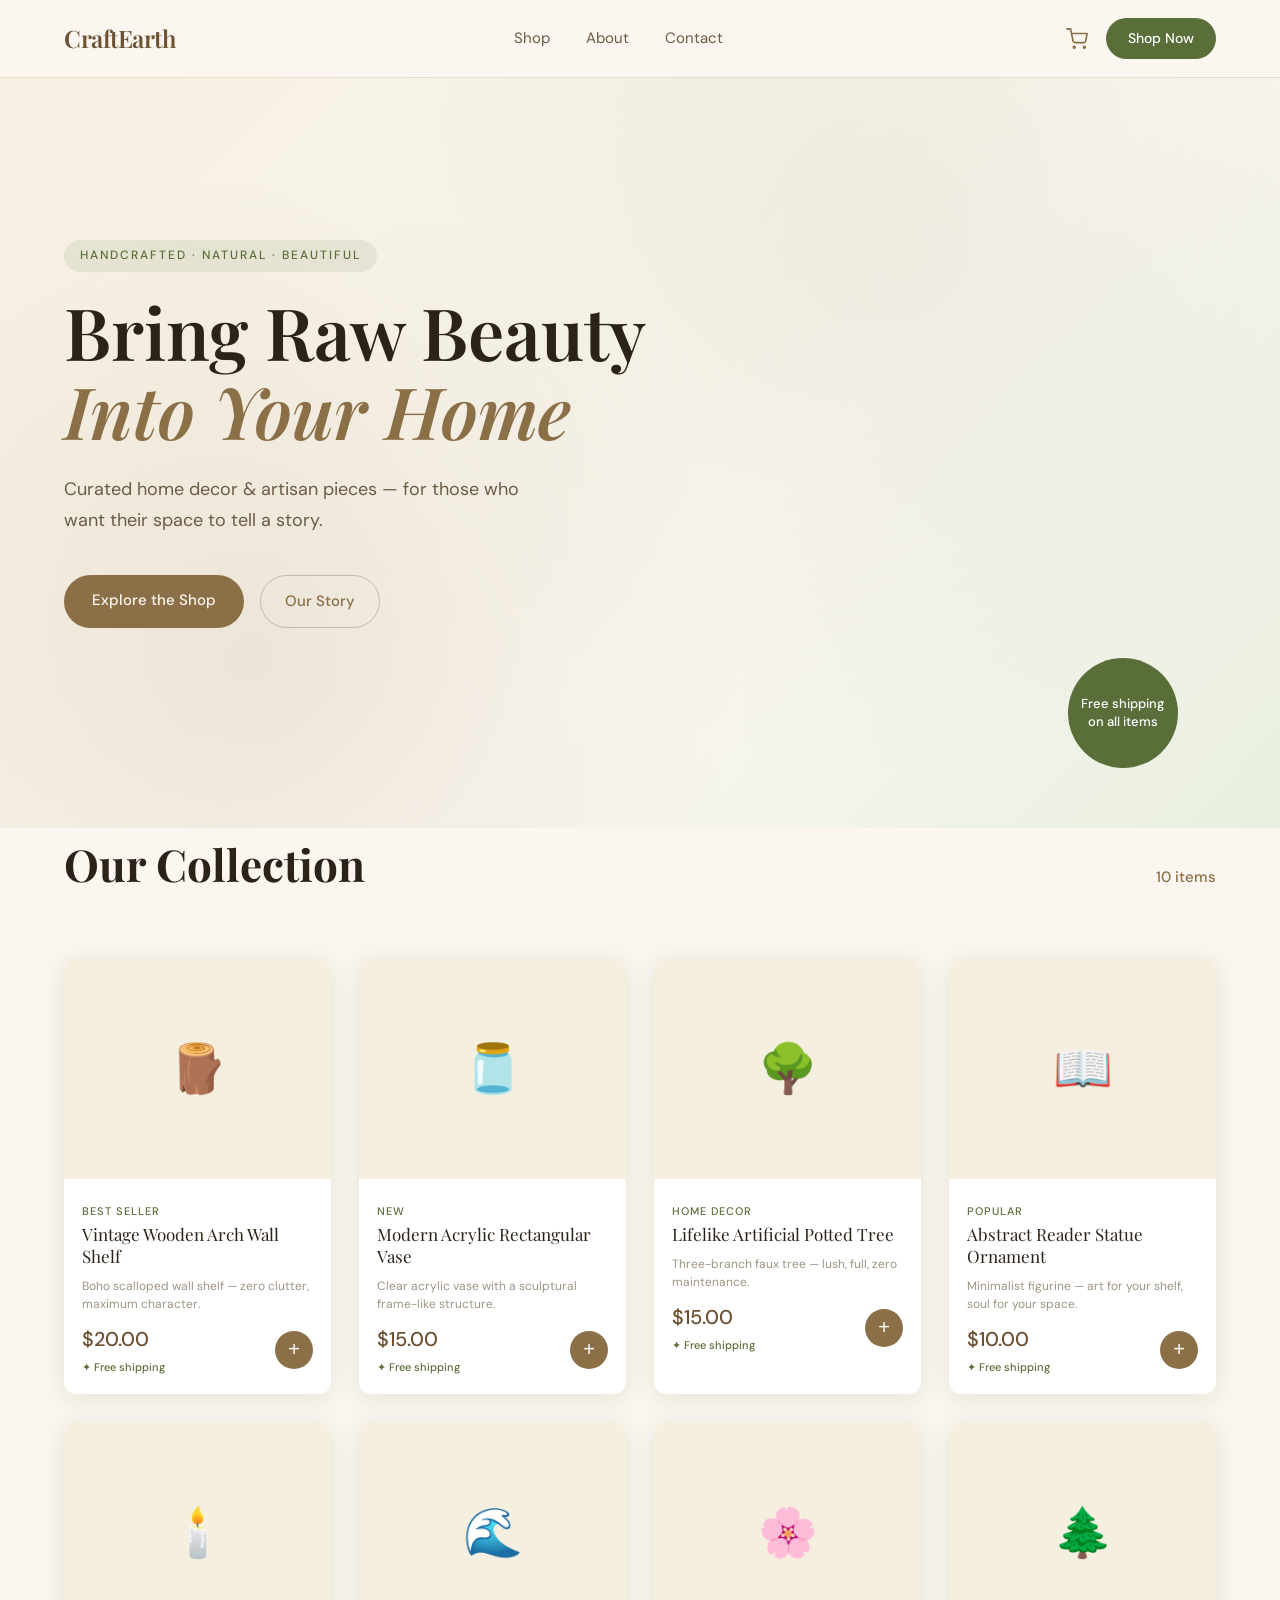
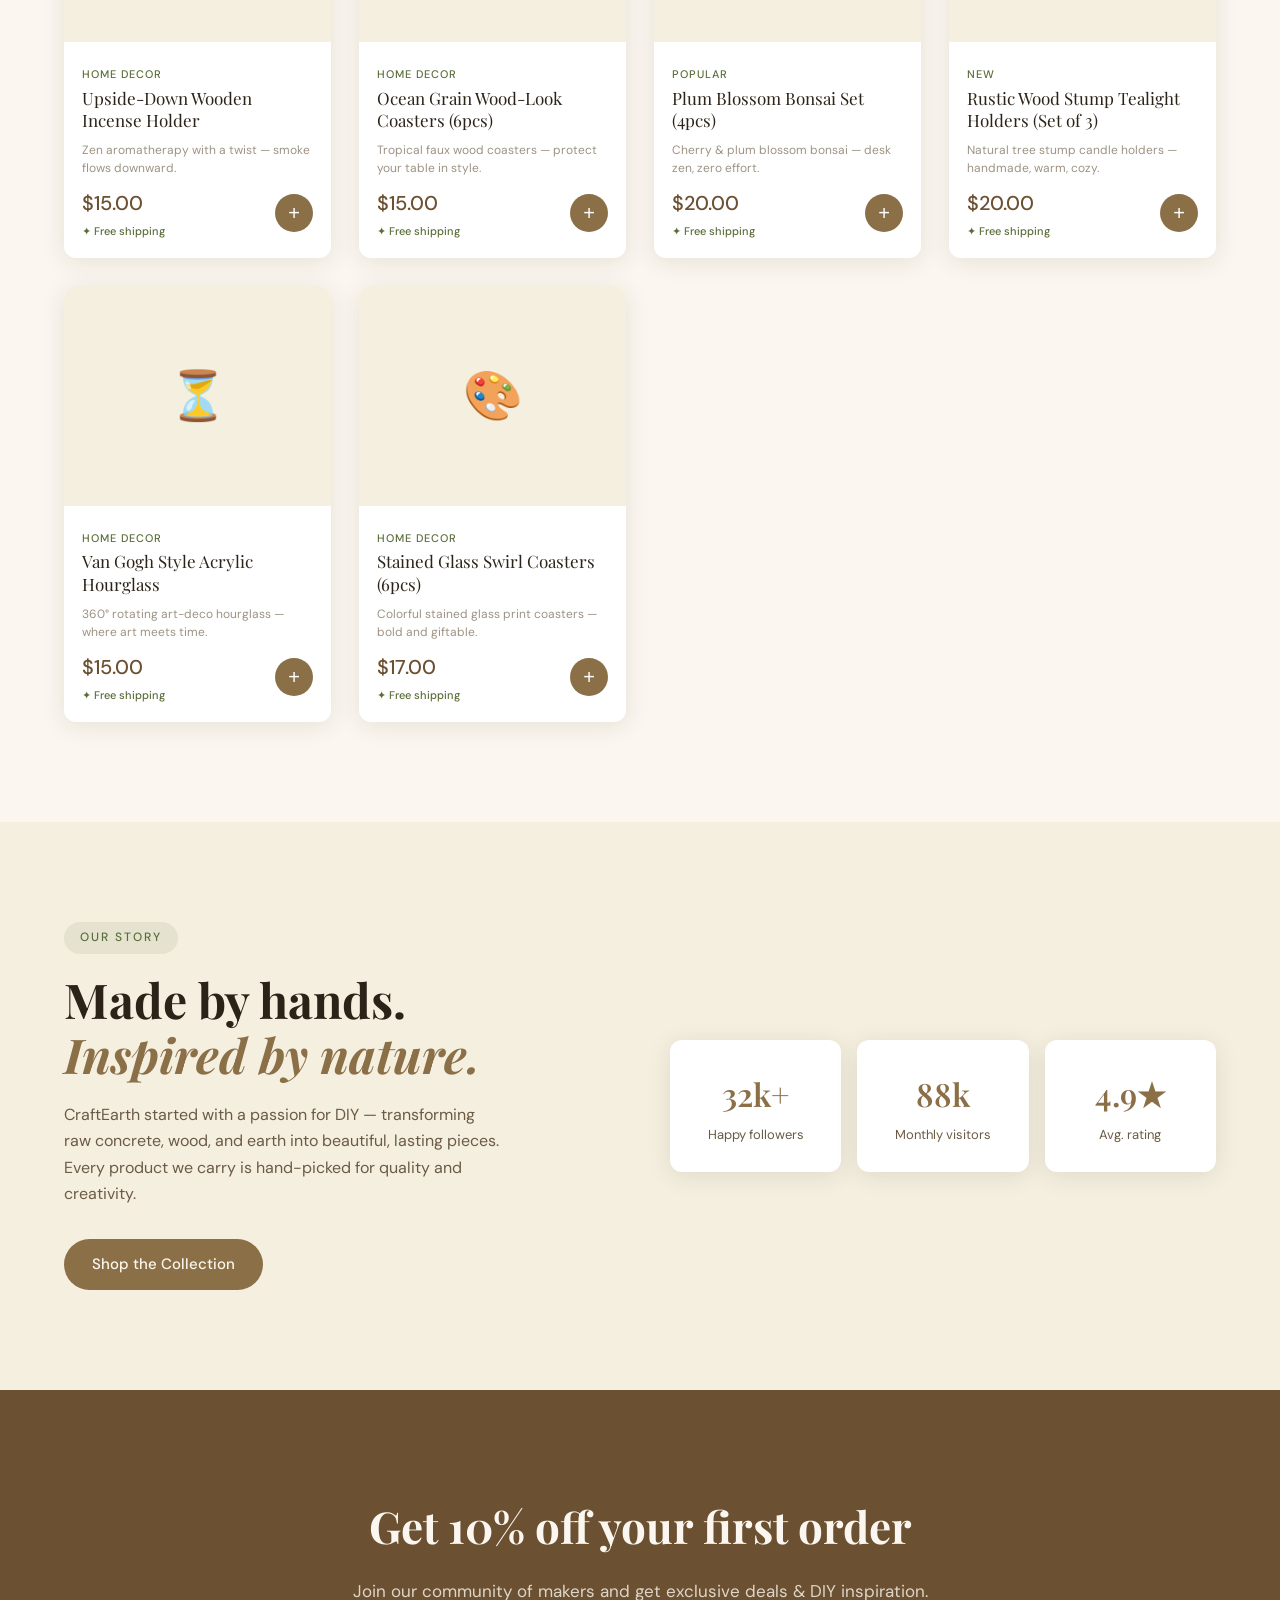
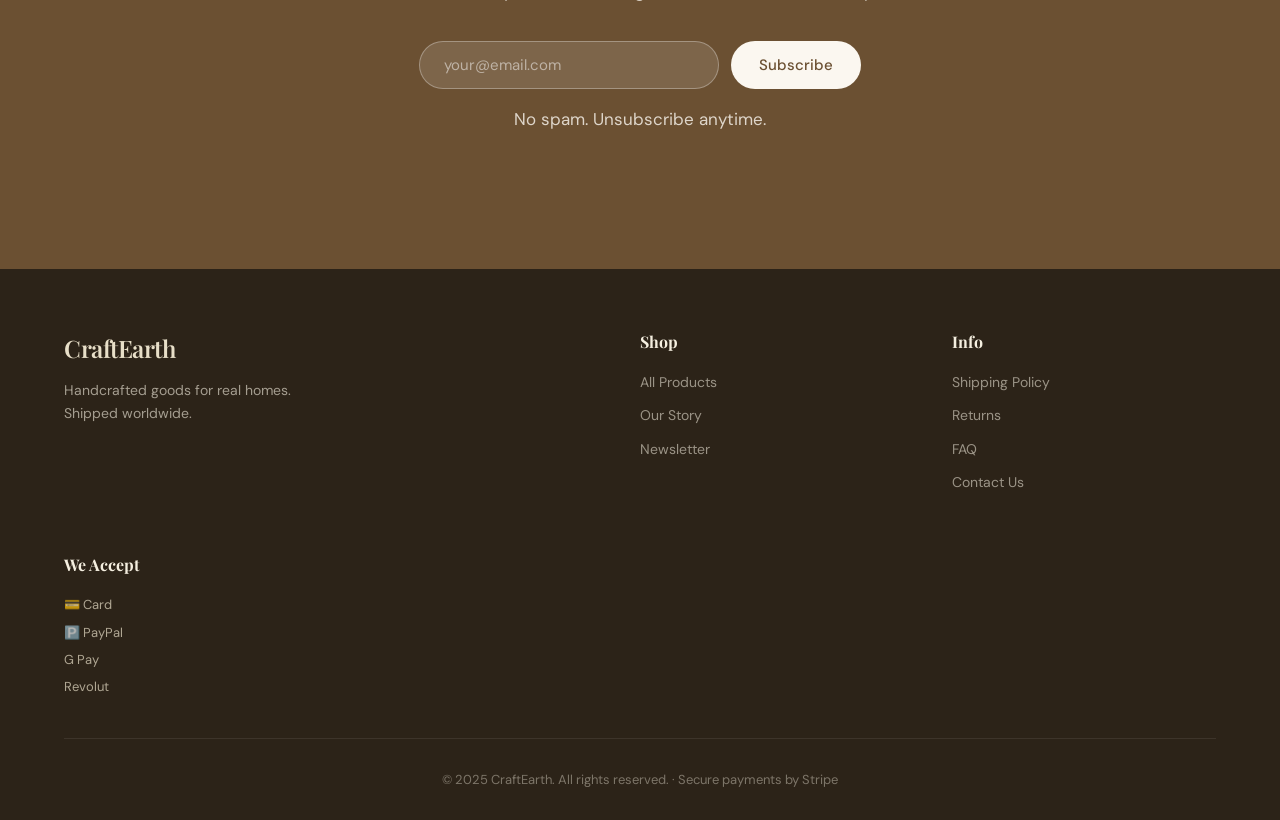
==== index.html @ 814fd03b "Add files via upload" ====
<!DOCTYPE html>
<html lang="en">
<head>
  <meta charset="UTF-8" />
  <meta name="viewport" content="width=device-width, initial-scale=1.0" />
  <title>CraftEarth — Handcrafted for Real Homes</title>
  <link rel="preconnect" href="https://fonts.googleapis.com" />
  <link rel="preconnect" href="https://fonts.gstatic.com" crossorigin />
  <link href="https://fonts.googleapis.com/css2?family=Playfair+Display:ital,wght@0,400;0,600;1,400&family=DM+Sans:wght@300;400;500&display=swap" rel="stylesheet" />
  <script src="https://js.stripe.com/v3/"></script>
  <link rel="stylesheet" href="css/style.css" />
</head>
<body>

  <!-- NAV -->
  <nav class="nav">
    <a href="#" class="nav-logo">CraftEarth</a>
    <ul class="nav-links">
      <li><a href="#products">Shop</a></li>
      <li><a href="#about">About</a></li>
      <li><a href="#contact">Contact</a></li>
    </ul>
    <div style="display:flex;align-items:center;gap:14px;">
      <button class="cart-btn" onclick="openCart()">
        <svg width="22" height="22" viewBox="0 0 24 24" fill="none" stroke="currentColor" stroke-width="1.8" stroke-linecap="round" stroke-linejoin="round"><circle cx="9" cy="21" r="1"/><circle cx="20" cy="21" r="1"/><path d="M1 1h4l2.68 13.39a2 2 0 0 0 2 1.61h9.72a2 2 0 0 0 2-1.61L23 6H6"/></svg>
        <span class="cart-badge" id="cart-badge" style="display:none">0</span>
      </button>
      <a href="#products" class="btn-nav">Shop Now</a>
    </div>
  </nav>

  <!-- HERO -->
  <section class="hero">
    <div class="hero-texture"></div>
    <div class="hero-content">
      <span class="hero-tag">Handcrafted · Natural · Beautiful</span>
      <h1 class="hero-title">Bring Raw Beauty<br /><em>Into Your Home</em></h1>
      <p class="hero-sub">Curated home decor &amp; artisan pieces — for those who want their space to tell a story.</p>
      <div class="hero-cta">
        <a href="#products" class="btn-primary">Explore the Shop</a>
        <a href="#about" class="btn-ghost">Our Story</a>
      </div>
    </div>
    <div class="hero-badge">Free shipping<br/>on all items</div>
  </section>

  <!-- PRODUCTS -->
  <section class="products" id="products">
    <div class="section-header">
      <h2>Our Collection</h2>
      <a href="#" class="see-all">10 items</a>
    </div>
    <div class="product-grid" id="product-grid"></div>
  </section>

  <!-- ABOUT -->
  <section class="about-banner" id="about">
    <div class="about-text">
      <span class="hero-tag">Our Story</span>
      <h2>Made by hands.<br /><em>Inspired by nature.</em></h2>
      <p>CraftEarth started with a passion for DIY — transforming raw concrete, wood, and earth into beautiful, lasting pieces. Every product we carry is hand-picked for quality and creativity.</p>
      <a href="#products" class="btn-primary">Shop the Collection</a>
    </div>
    <div class="about-visual">
      <div class="about-card"><div class="about-stat">32k+</div><div class="about-stat-label">Happy followers</div></div>
      <div class="about-card"><div class="about-stat">88k</div><div class="about-stat-label">Monthly visitors</div></div>
      <div class="about-card"><div class="about-stat">4.9★</div><div class="about-stat-label">Avg. rating</div></div>
    </div>
  </section>

  <!-- NEWSLETTER -->
  <section class="newsletter" id="contact">
    <h2>Get 10% off your first order</h2>
    <p>Join our community of makers and get exclusive deals &amp; DIY inspiration.</p>
    <form class="newsletter-form" onsubmit="handleSubscribe(event)">
      <input type="email" placeholder="your@email.com" required />
      <button type="submit" class="btn-primary">Subscribe</button>
    </form>
    <p class="fine-print">No spam. Unsubscribe anytime.</p>
  </section>

  <!-- FOOTER -->
  <footer class="footer">
    <div class="footer-top">
      <div class="footer-brand">
        <span class="nav-logo" style="display:block;margin-bottom:10px;color:#E8DFC8;">CraftEarth</span>
        <p>Handcrafted goods for real homes.<br />Shipped worldwide.</p>
      </div>
      <div class="footer-links">
        <h4>Shop</h4>
        <a href="#products">All Products</a>
        <a href="#about">Our Story</a>
        <a href="#contact">Newsletter</a>
      </div>
      <div class="footer-links">
        <h4>Info</h4>
        <a href="#">Shipping Policy</a>
        <a href="#">Returns</a>
        <a href="#">FAQ</a>
        <a href="#">Contact Us</a>
      </div>
      <div class="footer-links">
        <h4>We Accept</h4>
        <div class="payment-icons">
          <span class="pay-icon">💳 Card</span>
          <span class="pay-icon">🅿️ PayPal</span>
          <span class="pay-icon">G Pay</span>
          <span class="pay-icon">Revolut</span>
        </div>
      </div>
    </div>
    <div class="footer-bottom">
      <p>© 2025 CraftEarth. All rights reserved. · Secure payments by Stripe</p>
    </div>
  </footer>

  <!-- TOAST -->
  <div class="toast" id="toast">Added to cart!</div>

  <!-- PRODUCT MODAL -->
  <div class="modal-overlay" id="product-modal" onclick="closeProduct()" style="display:none">
    <div class="modal-box" onclick="event.stopPropagation()">
      <button class="modal-close" onclick="closeProduct()">✕</button>
      <div class="pm-emoji" id="pm-emoji">🪵</div>
      <h2 class="pm-name" id="pm-name"></h2>
      <p class="pm-desc" id="pm-desc"></p>
      <div class="pm-footer">
        <div>
          <div class="pm-price" id="pm-price"></div>
          <div class="pm-ship" id="pm-ship"></div>
        </div>
        <button class="btn-primary" id="pm-add">Add to Cart</button>
      </div>
    </div>
  </div>

  <!-- CART MODAL -->
  <div class="modal-overlay" id="cart-modal" onclick="closeCart()" style="display:none">
    <div class="modal-box cart-modal-box" onclick="event.stopPropagation()">
      <button class="modal-close" onclick="closeCart()">✕</button>
      <h2 style="font-family:'Playfair Display',serif;font-size:22px;margin-bottom:20px;color:#2C2318;">Your Cart</h2>
      <div id="cart-body"></div>
      <button class="btn-primary" style="width:100%;margin-top:20px;text-align:center;" onclick="goToCheckout()">Proceed to Checkout →</button>
    </div>
  </div>

  <!-- CHECKOUT MODAL -->
  <div class="modal-overlay" id="checkout-modal" onclick="closeCheckout()" style="display:none">
    <div class="modal-box checkout-box" onclick="event.stopPropagation()">
      <button class="modal-close" onclick="closeCheckout()">✕</button>
      <h2 style="font-family:'Playfair Display',serif;font-size:22px;margin-bottom:6px;color:#2C2318;">Secure Checkout</h2>
      <p style="font-size:13px;color:#9E9383;margin-bottom:20px;">Powered by Stripe — encrypted & secure</p>

      <div class="checkout-payment-methods">
        <button class="pay-method active" onclick="selectPayment(this,'card')">💳 Card</button>
        <button class="pay-method" onclick="selectPayment(this,'paypal')">🅿️ PayPal</button>
        <button class="pay-method" onclick="selectPayment(this,'gpay')">G Pay</button>
        <button class="pay-method" onclick="selectPayment(this,'revolut')">💜 Revolut</button>
      </div>

      <div id="card-section">
        <div id="stripe-card-element" class="stripe-input"></div>
        <p id="stripe-error" style="color:#c0392b;font-size:13px;margin-top:8px;display:none;"></p>
      </div>

      <div style="background:#F5EFE0;border-radius:10px;padding:16px;margin:16px 0;" id="checkout-summary-box">
        <div style="font-size:13px;color:#6B5B45;margin-bottom:8px;">Order total</div>
        <div style="font-size:24px;font-weight:500;color:#6B5032;" id="checkout-total">$0.00</div>
      </div>

      <div style="margin-bottom:14px;">
        <input class="checkout-input" type="email" placeholder="Email address" id="checkout-email" />
        <input class="checkout-input" type="text" placeholder="Full name" id="checkout-name" />
        <input class="checkout-input" type="text" placeholder="Shipping address" id="checkout-address" />
      </div>

      <button class="btn-primary" style="width:100%;text-align:center;font-size:16px;padding:16px;" onclick="submitPayment()">
        Pay Now — <span id="pay-total">$0.00</span>
      </button>
      <p style="text-align:center;font-size:12px;color:#9E9383;margin-top:12px;">🔒 256-bit SSL encryption. Your data is safe.</p>
    </div>
  </div>

  <script src="js/main.js"></script>
  <script>
    // ─── STRIPE SETUP ───────────────────────────────────────────────
    // Replace with your real Stripe Publishable Key:
    const STRIPE_PK = 'pk_test_REPLACE_WITH_YOUR_KEY';
    let stripe, cardElement;

    function initStripe() {
      stripe = Stripe(STRIPE_PK);
      const elements = stripe.elements();
      cardElement = elements.create('card', {
        style: {
          base: {
            fontFamily: "'DM Sans', sans-serif",
            fontSize: '16px',
            color: '#3D3020',
            '::placeholder': { color: '#9E9383' }
          }
        }
      });
      cardElement.mount('#stripe-card-element');
      cardElement.on('change', e => {
        const err = document.getElementById('stripe-error');
        err.style.display = e.error ? 'block' : 'none';
        err.textContent = e.error ? e.error.message : '';
      });
    }

    function selectPayment(btn, method) {
      document.querySelectorAll('.pay-method').forEach(b => b.classList.remove('active'));
      btn.classList.add('active');
      document.getElementById('card-section').style.display = method === 'card' ? 'block' : 'none';
    }

    function goToCheckout() {
      if (cart.length === 0) { showToast('Your cart is empty!'); return; }
      closeCart();
      const total = cart.reduce((s, c) => s + c.price * c.qty, 0);
      document.getElementById('checkout-total').textContent = '$' + total.toFixed(2);
      document.getElementById('pay-total').textContent = '$' + total.toFixed(2);
      document.getElementById('checkout-modal').style.display = 'flex';
      if (!stripe) initStripe();
    }

    async function submitPayment() {
      const email = document.getElementById('checkout-email').value;
      const name = document.getElementById('checkout-name').value;
      const address = document.getElementById('checkout-address').value;
      if (!email || !name || !address) { showToast('Please fill in all fields.'); return; }

      // In production: call your backend to create a PaymentIntent and get client_secret
      // Then: stripe.confirmCardPayment(clientSecret, { payment_method: { card: cardElement } })
      // For now, show success demo:
      showToast('Order placed! Thank you 🎉');
      cart = [];
      updateCartBadge();
      setTimeout(closeCheckout, 500);
    }

    document.addEventListener('DOMContentLoaded', () => {
      // Sync pay-total on open
      const orig = window.goToCheckout;
    });
  </script>
</body>
</html>
---- css/style.css ----
/* === RESET & BASE === */
*, *::before, *::after { box-sizing: border-box; margin: 0; padding: 0; }

:root {
  --sand:    #F5EFE0;
  --sand-d:  #E8DFC8;
  --earth:   #8B6F47;
  --earth-d: #6B5032;
  --moss:    #5A6E3A;
  --moss-l:  #7A9450;
  --stone:   #9E9383;
  --stone-l: #C5BAA8;
  --cream:   #FBF7F0;
  --dark:    #2C2318;
  --text:    #3D3020;
  --text-m:  #6B5B45;
  --white:   #FFFFFF;
  --radius:  12px;
  --shadow:  0 4px 24px rgba(44,35,24,0.10);
}

html { scroll-behavior: smooth; }

body {
  font-family: 'DM Sans', sans-serif;
  background: var(--cream);
  color: var(--text);
  font-size: 16px;
  line-height: 1.65;
}

a { text-decoration: none; color: inherit; }
img { max-width: 100%; display: block; }

/* === BUTTONS === */
.btn-primary {
  display: inline-block;
  background: var(--earth);
  color: var(--cream);
  padding: 13px 28px;
  border-radius: 50px;
  font-family: 'DM Sans', sans-serif;
  font-size: 15px;
  font-weight: 500;
  border: none;
  cursor: pointer;
  transition: background 0.2s, transform 0.15s;
}
.btn-primary:hover { background: var(--earth-d); transform: translateY(-1px); }

.btn-ghost {
  display: inline-block;
  color: var(--earth);
  padding: 13px 24px;
  border-radius: 50px;
  font-size: 15px;
  font-weight: 500;
  border: 1.5px solid var(--stone-l);
  transition: border-color 0.2s;
}
.btn-ghost:hover { border-color: var(--earth); }

.btn-nav {
  display: inline-block;
  background: var(--moss);
  color: var(--white);
  padding: 9px 22px;
  border-radius: 50px;
  font-size: 14px;
  font-weight: 500;
  transition: background 0.2s;
}
.btn-nav:hover { background: var(--moss-l); }

/* === NAV === */
.nav {
  position: fixed;
  top: 0; left: 0; right: 0;
  display: flex;
  align-items: center;
  justify-content: space-between;
  padding: 18px 5%;
  background: rgba(251,247,240,0.92);
  backdrop-filter: blur(12px);
  -webkit-backdrop-filter: blur(12px);
  border-bottom: 1px solid var(--sand-d);
  z-index: 100;
}

.nav-logo {
  font-family: 'Playfair Display', serif;
  font-size: 24px;
  font-weight: 600;
  color: var(--earth-d);
  letter-spacing: -0.5px;
}

.nav-links {
  display: flex;
  gap: 36px;
  list-style: none;
}
.nav-links a {
  font-size: 15px;
  color: var(--text-m);
  font-weight: 400;
  transition: color 0.2s;
}
.nav-links a:hover { color: var(--earth); }

/* === HERO === */
.hero {
  position: relative;
  min-height: 92vh;
  display: flex;
  align-items: center;
  padding: 120px 5% 80px;
  background: linear-gradient(135deg, var(--sand) 0%, var(--cream) 60%, #E8EFE0 100%);
  overflow: hidden;
}

.hero-texture {
  position: absolute;
  inset: 0;
  background-image:
    radial-gradient(circle at 70% 30%, rgba(90,110,58,0.08) 0%, transparent 50%),
    radial-gradient(circle at 20% 80%, rgba(139,111,71,0.12) 0%, transparent 40%);
  pointer-events: none;
}

.hero-content {
  max-width: 620px;
  position: relative;
  z-index: 1;
}

.hero-tag {
  display: inline-block;
  font-size: 12px;
  letter-spacing: 2px;
  text-transform: uppercase;
  color: var(--moss);
  font-weight: 500;
  margin-bottom: 20px;
  padding: 6px 16px;
  background: rgba(90,110,58,0.1);
  border-radius: 50px;
}

.hero-title {
  font-family: 'Playfair Display', serif;
  font-size: clamp(42px, 6vw, 72px);
  font-weight: 600;
  line-height: 1.1;
  color: var(--dark);
  margin-bottom: 24px;
}
.hero-title em {
  font-style: italic;
  color: var(--earth);
}

.hero-sub {
  font-size: 18px;
  color: var(--text-m);
  max-width: 480px;
  margin-bottom: 40px;
  line-height: 1.7;
}

.hero-cta {
  display: flex;
  gap: 16px;
  flex-wrap: wrap;
}

.hero-badge {
  position: absolute;
  bottom: 60px;
  right: 8%;
  width: 110px;
  height: 110px;
  border-radius: 50%;
  background: var(--moss);
  display: flex;
  align-items: center;
  justify-content: center;
  text-align: center;
  color: var(--white);
  font-size: 13px;
  font-weight: 500;
  line-height: 1.4;
  animation: spin-slow 20s linear infinite;
}
@keyframes spin-slow {
  from { transform: rotate(0deg); }
  to   { transform: rotate(360deg); }
}

/* === SECTIONS === */
.section-header {
  text-align: center;
  margin-bottom: 48px;
}
.section-header h2 {
  font-family: 'Playfair Display', serif;
  font-size: clamp(28px, 4vw, 44px);
  color: var(--dark);
  margin-bottom: 10px;
}
.section-header p {
  color: var(--text-m);
  font-size: 17px;
}

/* === CATEGORIES === */
.categories {
  padding: 100px 5%;
}

.cat-grid {
  display: grid;
  grid-template-columns: repeat(4, 1fr);
  gap: 20px;
}

.cat-card {
  position: relative;
  height: 320px;
  border-radius: var(--radius);
  overflow: hidden;
  cursor: pointer;
  display: flex;
  align-items: flex-end;
  transition: transform 0.3s;
}
.cat-card:hover { transform: translateY(-6px); }

.cat-1 { background: linear-gradient(135deg, #8B9E8A 0%, #5A6E58 100%); }
.cat-2 { background: linear-gradient(135deg, #9E8B6A 0%, #7A6040 100%); }
.cat-3 { background: linear-gradient(135deg, #B5A28A 0%, #8B7055 100%); }
.cat-4 { background: linear-gradient(135deg, #7A8B6A 0%, #5A6B44 100%); }

.cat-overlay {
  position: absolute;
  inset: 0;
  background: linear-gradient(to top, rgba(28,20,8,0.6) 0%, transparent 60%);
}

.cat-info {
  position: relative;
  z-index: 1;
  padding: 24px;
  color: var(--white);
}
.cat-count {
  display: block;
  font-size: 12px;
  opacity: 0.7;
  margin-bottom: 6px;
  letter-spacing: 0.5px;
}
.cat-info h3 {
  font-family: 'Playfair Display', serif;
  font-size: 22px;
  font-weight: 600;
}

/* === PRODUCTS === */
.products {
  padding: 0 5% 100px;
}
.section-header { display: flex; align-items: baseline; justify-content: space-between; }
.see-all {
  font-size: 15px;
  color: var(--earth);
  font-weight: 500;
}
.see-all:hover { text-decoration: underline; }

.product-grid {
  display: grid;
  grid-template-columns: repeat(auto-fill, minmax(240px, 1fr));
  gap: 28px;
}

.product-card {
  background: var(--white);
  border-radius: var(--radius);
  overflow: hidden;
  box-shadow: var(--shadow);
  transition: transform 0.25s, box-shadow 0.25s;
  cursor: pointer;
}
.product-card:hover {
  transform: translateY(-4px);
  box-shadow: 0 12px 40px rgba(44,35,24,0.15);
}

.product-img {
  width: 100%;
  height: 220px;
  object-fit: cover;
  background: var(--sand);
  display: flex;
  align-items: center;
  justify-content: center;
  font-size: 48px;
}

.product-body {
  padding: 18px;
}
.product-cat {
  font-size: 11px;
  text-transform: uppercase;
  letter-spacing: 1px;
  color: var(--moss);
  font-weight: 500;
  margin-bottom: 6px;
}
.product-name {
  font-family: 'Playfair Display', serif;
  font-size: 17px;
  color: var(--dark);
  margin-bottom: 10px;
  line-height: 1.3;
}
.product-footer {
  display: flex;
  align-items: center;
  justify-content: space-between;
}
.product-price {
  font-size: 20px;
  font-weight: 500;
  color: var(--earth-d);
}
.add-to-cart {
  background: var(--earth);
  color: var(--white);
  border: none;
  width: 38px;
  height: 38px;
  border-radius: 50%;
  font-size: 20px;
  cursor: pointer;
  transition: background 0.2s, transform 0.15s;
  display: flex;
  align-items: center;
  justify-content: center;
}
.add-to-cart:hover { background: var(--earth-d); transform: scale(1.1); }

/* === ABOUT BANNER === */
.about-banner {
  background: var(--sand);
  padding: 100px 5%;
  display: grid;
  grid-template-columns: 1fr 1fr;
  gap: 60px;
  align-items: center;
}

.about-text .hero-tag { margin-bottom: 18px; }
.about-text h2 {
  font-family: 'Playfair Display', serif;
  font-size: clamp(30px, 4vw, 48px);
  color: var(--dark);
  margin-bottom: 20px;
  line-height: 1.15;
}
.about-text h2 em { color: var(--earth); font-style: italic; }
.about-text p {
  color: var(--text-m);
  font-size: 16px;
  margin-bottom: 32px;
  max-width: 440px;
}

.about-visual {
  display: grid;
  grid-template-columns: repeat(3, 1fr);
  gap: 16px;
}

.about-card {
  background: var(--white);
  border-radius: var(--radius);
  padding: 28px 16px;
  text-align: center;
  box-shadow: var(--shadow);
}
.about-stat {
  font-family: 'Playfair Display', serif;
  font-size: 32px;
  color: var(--earth);
  font-weight: 600;
  margin-bottom: 6px;
}
.about-stat-label {
  font-size: 13px;
  color: var(--text-m);
  line-height: 1.4;
}

/* === NEWSLETTER === */
.newsletter {
  padding: 100px 5%;
  text-align: center;
  background: var(--earth-d);
  color: var(--cream);
}
.newsletter h2 {
  font-family: 'Playfair Display', serif;
  font-size: clamp(28px, 4vw, 44px);
  margin-bottom: 14px;
}
.newsletter p {
  font-size: 17px;
  opacity: 0.8;
  margin-bottom: 36px;
}

.newsletter-form {
  display: flex;
  gap: 12px;
  justify-content: center;
  flex-wrap: wrap;
  margin-bottom: 16px;
}
.newsletter-form input {
  padding: 13px 24px;
  border-radius: 50px;
  border: 1.5px solid rgba(255,255,255,0.3);
  background: rgba(255,255,255,0.12);
  color: var(--white);
  font-family: 'DM Sans', sans-serif;
  font-size: 15px;
  width: 300px;
  outline: none;
  transition: border-color 0.2s;
}
.newsletter-form input::placeholder { color: rgba(255,255,255,0.5); }
.newsletter-form input:focus { border-color: rgba(255,255,255,0.7); }
.newsletter .btn-primary { background: var(--cream); color: var(--earth-d); }
.newsletter .btn-primary:hover { background: var(--sand); }

.fine-print { font-size: 13px; opacity: 0.5; }

/* === FOOTER === */
.footer {
  background: var(--dark);
  color: var(--sand);
  padding: 60px 5% 30px;
}

.footer-top {
  display: grid;
  grid-template-columns: 2fr 1fr 1fr;
  gap: 48px;
  padding-bottom: 40px;
  border-bottom: 1px solid rgba(255,255,255,0.08);
  margin-bottom: 30px;
}

.footer-brand .nav-logo { color: var(--sand-d); display: block; margin-bottom: 12px; }
.footer-brand p { font-size: 14px; opacity: 0.6; line-height: 1.7; }

.footer-links h4 {
  font-family: 'Playfair Display', serif;
  font-size: 16px;
  margin-bottom: 16px;
  color: var(--sand);
}
.footer-links a {
  display: block;
  font-size: 14px;
  opacity: 0.55;
  margin-bottom: 10px;
  transition: opacity 0.2s;
}
.footer-links a:hover { opacity: 1; }

.footer-bottom {
  text-align: center;
  font-size: 13px;
  opacity: 0.4;
}

/* === TOAST === */
.toast {
  position: fixed;
  bottom: 32px;
  left: 50%;
  transform: translateX(-50%) translateY(100px);
  background: var(--moss);
  color: var(--white);
  padding: 14px 28px;
  border-radius: 50px;
  font-size: 15px;
  font-weight: 500;
  opacity: 0;
  transition: transform 0.35s, opacity 0.35s;
  z-index: 999;
  pointer-events: none;
}
.toast.show {
  transform: translateX(-50%) translateY(0);
  opacity: 1;
}

/* === RESPONSIVE === */
@media (max-width: 900px) {
  .cat-grid { grid-template-columns: repeat(2, 1fr); }
  .about-banner { grid-template-columns: 1fr; gap: 40px; }
  .footer-top { grid-template-columns: 1fr 1fr; }
}

@media (max-width: 600px) {
  .nav-links { display: none; }
  .hero { padding-top: 100px; }
  .hero-badge { display: none; }
  .cat-grid { grid-template-columns: 1fr; }
  .about-visual { grid-template-columns: repeat(3, 1fr); }
  .footer-top { grid-template-columns: 1fr; }
  .section-header { flex-direction: column; gap: 8px; text-align: left; }
}

/* === CART BUTTON === */
.cart-btn {
  position: relative;
  background: none;
  border: none;
  cursor: pointer;
  color: var(--earth);
  display: flex;
  align-items: center;
  padding: 4px;
}
.cart-badge {
  position: absolute;
  top: -6px; right: -6px;
  background: var(--moss);
  color: #fff;
  font-size: 10px;
  font-weight: 500;
  width: 18px; height: 18px;
  border-radius: 50%;
  align-items: center;
  justify-content: center;
}

/* === PRODUCT SHORT DESC === */
.product-short {
  font-size: 12px;
  color: var(--stone);
  margin-bottom: 10px;
  line-height: 1.5;
}
.product-ship {
  display: block;
  font-size: 11px;
  color: var(--moss);
  font-weight: 500;
  margin-top: 2px;
}

/* === MODALS === */
.modal-overlay {
  position: fixed;
  inset: 0;
  background: rgba(44,35,24,0.55);
  display: flex;
  align-items: center;
  justify-content: center;
  z-index: 200;
  padding: 20px;
}
.modal-box {
  background: var(--white);
  border-radius: 16px;
  padding: 36px;
  max-width: 500px;
  width: 100%;
  position: relative;
  max-height: 85vh;
  overflow-y: auto;
}
.cart-modal-box { max-width: 460px; }
.checkout-box { max-width: 480px; }
.modal-close {
  position: absolute;
  top: 16px; right: 20px;
  background: none;
  border: none;
  font-size: 18px;
  cursor: pointer;
  color: var(--stone);
  line-height: 1;
}
.modal-close:hover { color: var(--dark); }

/* === PRODUCT MODAL === */
.pm-emoji { font-size: 64px; text-align: center; margin-bottom: 16px; }
.pm-name {
  font-family: 'Playfair Display', serif;
  font-size: 22px;
  color: var(--dark);
  margin-bottom: 12px;
  text-align: center;
}
.pm-desc {
  font-size: 15px;
  color: var(--text-m);
  line-height: 1.7;
  margin-bottom: 24px;
  text-align: center;
}
.pm-footer {
  display: flex;
  align-items: center;
  justify-content: space-between;
  border-top: 1px solid var(--sand-d);
  padding-top: 20px;
}
.pm-price { font-size: 24px; font-weight: 500; color: var(--earth-d); }
.pm-ship { font-size: 13px; color: var(--moss); font-weight: 500; }

/* === CART === */
.cart-item {
  display: flex;
  align-items: center;
  gap: 14px;
  padding: 12px 0;
  border-bottom: 1px solid var(--sand-d);
}
.cart-item-info { flex: 1; }
.cart-item-name { font-size: 14px; font-weight: 500; color: var(--dark); margin-bottom: 2px; }
.cart-item-price { font-size: 13px; color: var(--text-m); }
.cart-item-controls {
  display: flex;
  align-items: center;
  gap: 10px;
  font-size: 15px;
}
.cart-item-controls button {
  background: var(--sand);
  border: none;
  width: 28px; height: 28px;
  border-radius: 50%;
  cursor: pointer;
  font-size: 16px;
  display: flex;
  align-items: center;
  justify-content: center;
  color: var(--earth-d);
}

/* === CHECKOUT === */
.checkout-payment-methods {
  display: flex;
  gap: 8px;
  margin-bottom: 18px;
  flex-wrap: wrap;
}
.pay-method {
  flex: 1;
  padding: 10px 8px;
  border: 1.5px solid var(--stone-l);
  border-radius: 10px;
  background: transparent;
  font-family: 'DM Sans', sans-serif;
  font-size: 13px;
  cursor: pointer;
  color: var(--text-m);
  transition: all 0.2s;
  white-space: nowrap;
}
.pay-method.active {
  border-color: var(--earth);
  color: var(--earth);
  background: rgba(139,111,71,0.06);
}
.stripe-input {
  border: 1.5px solid var(--stone-l);
  border-radius: 10px;
  padding: 14px 16px;
  margin-bottom: 4px;
}
.checkout-input {
  width: 100%;
  display: block;
  padding: 12px 16px;
  border: 1.5px solid var(--stone-l);
  border-radius: 10px;
  font-family: 'DM Sans', sans-serif;
  font-size: 15px;
  color: var(--text);
  background: var(--cream);
  outline: none;
  margin-bottom: 10px;
  transition: border-color 0.2s;
}
.checkout-input:focus { border-color: var(--earth); }

/* === PAYMENT ICONS FOOTER === */
.payment-icons { display: flex; flex-direction: column; gap: 6px; }
.pay-icon { font-size: 13px; color: var(--sand-d); opacity: 0.7; }
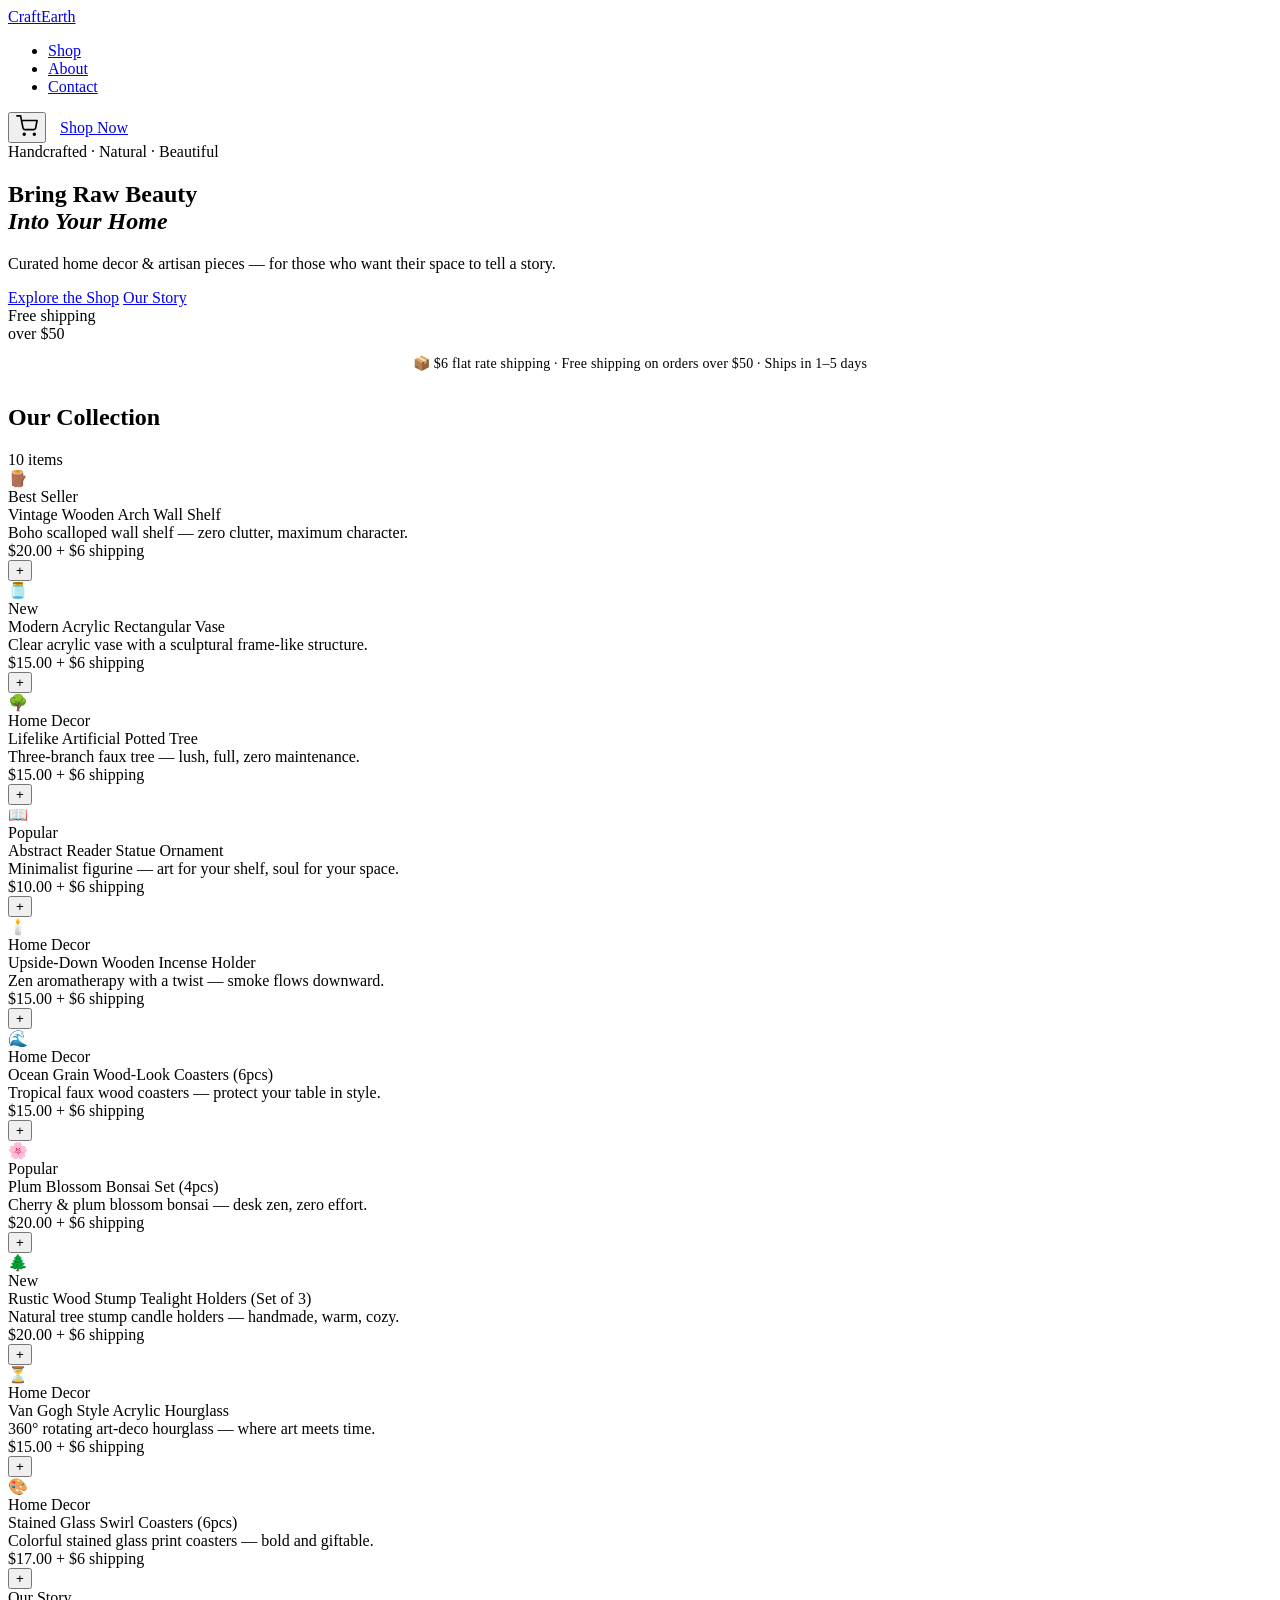
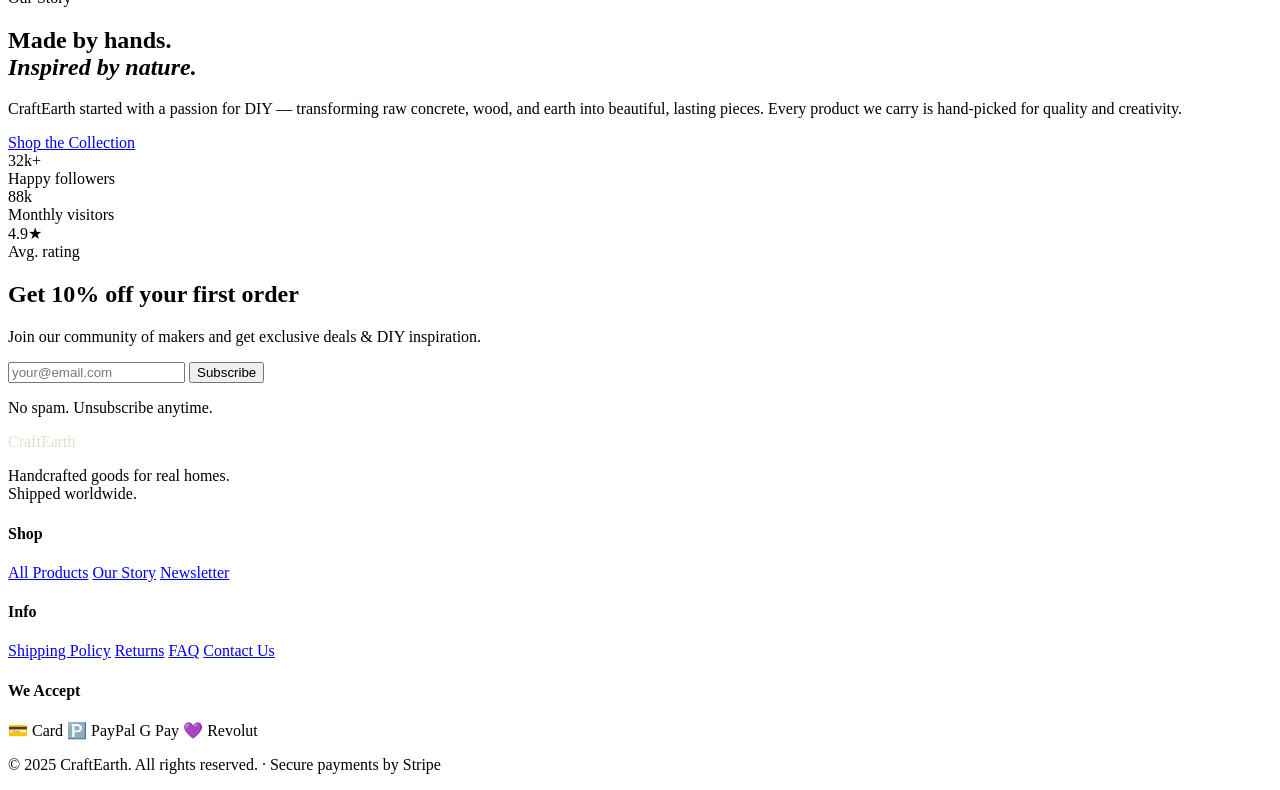
==== commit cee3de46: "Add files via upload" ====
--- a/index.html
+++ b/index.html
@@ -41,14 +41,19 @@
         <a href="#about" class="btn-ghost">Our Story</a>
       </div>
     </div>
-    <div class="hero-badge">Free shipping<br/>on all items</div>
-  </section>
+    <div class="hero-badge">Free shipping<br/>over $50</div>
+  </section>
+
+  <!-- SHIPPING BANNER -->
+  <div class="shipping-banner">
+    📦 $6 flat rate shipping · <strong>Free shipping on orders over $50</strong> · Ships in 1–5 days
+  </div>
 
   <!-- PRODUCTS -->
   <section class="products" id="products">
     <div class="section-header">
       <h2>Our Collection</h2>
-      <a href="#" class="see-all">10 items</a>
+      <span class="see-all">10 items</span>
     </div>
     <div class="product-grid" id="product-grid"></div>
   </section>
@@ -105,7 +110,7 @@
           <span class="pay-icon">💳 Card</span>
           <span class="pay-icon">🅿️ PayPal</span>
           <span class="pay-icon">G Pay</span>
-          <span class="pay-icon">Revolut</span>
+          <span class="pay-icon">💜 Revolut</span>
         </div>
       </div>
     </div>
@@ -114,25 +119,7 @@
     </div>
   </footer>
 
-  <!-- TOAST -->
-  <div class="toast" id="toast">Added to cart!</div>
-
-  <!-- PRODUCT MODAL -->
-  <div class="modal-overlay" id="product-modal" onclick="closeProduct()" style="display:none">
-    <div class="modal-box" onclick="event.stopPropagation()">
-      <button class="modal-close" onclick="closeProduct()">✕</button>
-      <div class="pm-emoji" id="pm-emoji">🪵</div>
-      <h2 class="pm-name" id="pm-name"></h2>
-      <p class="pm-desc" id="pm-desc"></p>
-      <div class="pm-footer">
-        <div>
-          <div class="pm-price" id="pm-price"></div>
-          <div class="pm-ship" id="pm-ship"></div>
-        </div>
-        <button class="btn-primary" id="pm-add">Add to Cart</button>
-      </div>
-    </div>
-  </div>
+  <div class="toast" id="toast"></div>
 
   <!-- CART MODAL -->
   <div class="modal-overlay" id="cart-modal" onclick="closeCart()" style="display:none">
@@ -140,7 +127,8 @@
       <button class="modal-close" onclick="closeCart()">✕</button>
       <h2 style="font-family:'Playfair Display',serif;font-size:22px;margin-bottom:20px;color:#2C2318;">Your Cart</h2>
       <div id="cart-body"></div>
-      <button class="btn-primary" style="width:100%;margin-top:20px;text-align:center;" onclick="goToCheckout()">Proceed to Checkout →</button>
+      <div id="cart-totals" style="margin-top:16px;"></div>
+      <button class="btn-primary" style="width:100%;margin-top:16px;text-align:center;" onclick="goToCheckout()">Proceed to Checkout →</button>
     </div>
   </div>
 
@@ -150,30 +138,25 @@
       <button class="modal-close" onclick="closeCheckout()">✕</button>
       <h2 style="font-family:'Playfair Display',serif;font-size:22px;margin-bottom:6px;color:#2C2318;">Secure Checkout</h2>
       <p style="font-size:13px;color:#9E9383;margin-bottom:20px;">Powered by Stripe — encrypted & secure</p>
-
       <div class="checkout-payment-methods">
         <button class="pay-method active" onclick="selectPayment(this,'card')">💳 Card</button>
         <button class="pay-method" onclick="selectPayment(this,'paypal')">🅿️ PayPal</button>
         <button class="pay-method" onclick="selectPayment(this,'gpay')">G Pay</button>
         <button class="pay-method" onclick="selectPayment(this,'revolut')">💜 Revolut</button>
       </div>
-
       <div id="card-section">
         <div id="stripe-card-element" class="stripe-input"></div>
         <p id="stripe-error" style="color:#c0392b;font-size:13px;margin-top:8px;display:none;"></p>
       </div>
-
-      <div style="background:#F5EFE0;border-radius:10px;padding:16px;margin:16px 0;" id="checkout-summary-box">
-        <div style="font-size:13px;color:#6B5B45;margin-bottom:8px;">Order total</div>
+      <div style="background:#F5EFE0;border-radius:10px;padding:16px;margin:16px 0;">
+        <div style="font-size:13px;color:#6B5B45;margin-bottom:4px;">Order total</div>
         <div style="font-size:24px;font-weight:500;color:#6B5032;" id="checkout-total">$0.00</div>
       </div>
-
       <div style="margin-bottom:14px;">
         <input class="checkout-input" type="email" placeholder="Email address" id="checkout-email" />
         <input class="checkout-input" type="text" placeholder="Full name" id="checkout-name" />
         <input class="checkout-input" type="text" placeholder="Shipping address" id="checkout-address" />
       </div>
-
       <button class="btn-primary" style="width:100%;text-align:center;font-size:16px;padding:16px;" onclick="submitPayment()">
         Pay Now — <span id="pay-total">$0.00</span>
       </button>
@@ -183,8 +166,6 @@
 
   <script src="js/main.js"></script>
   <script>
-    // ─── STRIPE SETUP ───────────────────────────────────────────────
-    // Replace with your real Stripe Publishable Key:
     const STRIPE_PK = 'pk_test_REPLACE_WITH_YOUR_KEY';
     let stripe, cardElement;
 
@@ -192,33 +173,15 @@
       stripe = Stripe(STRIPE_PK);
       const elements = stripe.elements();
       cardElement = elements.create('card', {
-        style: {
-          base: {
-            fontFamily: "'DM Sans', sans-serif",
-            fontSize: '16px',
-            color: '#3D3020',
-            '::placeholder': { color: '#9E9383' }
-          }
-        }
+        style: { base: { fontFamily: "'DM Sans', sans-serif", fontSize: '16px', color: '#3D3020', '::placeholder': { color: '#9E9383' } } }
       });
       cardElement.mount('#stripe-card-element');
-      cardElement.on('change', e => {
-        const err = document.getElementById('stripe-error');
-        err.style.display = e.error ? 'block' : 'none';
-        err.textContent = e.error ? e.error.message : '';
-      });
-    }
-
-    function selectPayment(btn, method) {
-      document.querySelectorAll('.pay-method').forEach(b => b.classList.remove('active'));
-      btn.classList.add('active');
-      document.getElementById('card-section').style.display = method === 'card' ? 'block' : 'none';
     }
 
     function goToCheckout() {
       if (cart.length === 0) { showToast('Your cart is empty!'); return; }
       closeCart();
-      const total = cart.reduce((s, c) => s + c.price * c.qty, 0);
+      const total = getTotal();
       document.getElementById('checkout-total').textContent = '$' + total.toFixed(2);
       document.getElementById('pay-total').textContent = '$' + total.toFixed(2);
       document.getElementById('checkout-modal').style.display = 'flex';
@@ -230,20 +193,10 @@
       const name = document.getElementById('checkout-name').value;
       const address = document.getElementById('checkout-address').value;
       if (!email || !name || !address) { showToast('Please fill in all fields.'); return; }
-
-      // In production: call your backend to create a PaymentIntent and get client_secret
-      // Then: stripe.confirmCardPayment(clientSecret, { payment_method: { card: cardElement } })
-      // For now, show success demo:
       showToast('Order placed! Thank you 🎉');
-      cart = [];
-      updateCartBadge();
+      cart = []; saveCart(); updateCartBadge();
       setTimeout(closeCheckout, 500);
     }
-
-    document.addEventListener('DOMContentLoaded', () => {
-      // Sync pay-total on open
-      const orig = window.goToCheckout;
-    });
   </script>
 </body>
 </html>
--- a/css/style.css
+++ b/css/style.css
@@ -1,709 +1,38 @@
-/* === RESET & BASE === */
-*, *::before, *::after { box-sizing: border-box; margin: 0; padding: 0; }
 
-:root {
-  --sand:    #F5EFE0;
-  --sand-d:  #E8DFC8;
-  --earth:   #8B6F47;
-  --earth-d: #6B5032;
-  --moss:    #5A6E3A;
-  --moss-l:  #7A9450;
-  --stone:   #9E9383;
-  --stone-l: #C5BAA8;
-  --cream:   #FBF7F0;
-  --dark:    #2C2318;
-  --text:    #3D3020;
-  --text-m:  #6B5B45;
-  --white:   #FFFFFF;
-  --radius:  12px;
-  --shadow:  0 4px 24px rgba(44,35,24,0.10);
-}
-
-html { scroll-behavior: smooth; }
-
-body {
-  font-family: 'DM Sans', sans-serif;
-  background: var(--cream);
-  color: var(--text);
-  font-size: 16px;
-  line-height: 1.65;
-}
-
-a { text-decoration: none; color: inherit; }
-img { max-width: 100%; display: block; }
-
-/* === BUTTONS === */
-.btn-primary {
-  display: inline-block;
-  background: var(--earth);
-  color: var(--cream);
-  padding: 13px 28px;
-  border-radius: 50px;
-  font-family: 'DM Sans', sans-serif;
-  font-size: 15px;
-  font-weight: 500;
-  border: none;
-  cursor: pointer;
-  transition: background 0.2s, transform 0.15s;
-}
-.btn-primary:hover { background: var(--earth-d); transform: translateY(-1px); }
-
-.btn-ghost {
-  display: inline-block;
-  color: var(--earth);
-  padding: 13px 24px;
-  border-radius: 50px;
-  font-size: 15px;
-  font-weight: 500;
-  border: 1.5px solid var(--stone-l);
-  transition: border-color 0.2s;
-}
-.btn-ghost:hover { border-color: var(--earth); }
-
-.btn-nav {
-  display: inline-block;
+/* === SHIPPING BANNER === */
+.shipping-banner {
   background: var(--moss);
   color: var(--white);
-  padding: 9px 22px;
-  border-radius: 50px;
+  text-align: center;
+  padding: 12px 20px;
   font-size: 14px;
-  font-weight: 500;
-  transition: background 0.2s;
+  letter-spacing: 0.2px;
 }
-.btn-nav:hover { background: var(--moss-l); }
+.shipping-banner strong { font-weight: 500; }
 
-/* === NAV === */
-.nav {
-  position: fixed;
-  top: 0; left: 0; right: 0;
+/* === CART TOTALS === */
+.cart-total-row {
   display: flex;
-  align-items: center;
   justify-content: space-between;
-  padding: 18px 5%;
-  background: rgba(251,247,240,0.92);
-  backdrop-filter: blur(12px);
-  -webkit-backdrop-filter: blur(12px);
-  border-bottom: 1px solid var(--sand-d);
-  z-index: 100;
-}
-
-.nav-logo {
-  font-family: 'Playfair Display', serif;
-  font-size: 24px;
-  font-weight: 600;
-  color: var(--earth-d);
-  letter-spacing: -0.5px;
-}
-
-.nav-links {
-  display: flex;
-  gap: 36px;
-  list-style: none;
-}
-.nav-links a {
   font-size: 15px;
   color: var(--text-m);
-  font-weight: 400;
-  transition: color 0.2s;
+  padding: 6px 0;
 }
-.nav-links a:hover { color: var(--earth); }
-
-/* === HERO === */
-.hero {
-  position: relative;
-  min-height: 92vh;
-  display: flex;
-  align-items: center;
-  padding: 120px 5% 80px;
-  background: linear-gradient(135deg, var(--sand) 0%, var(--cream) 60%, #E8EFE0 100%);
-  overflow: hidden;
+.cart-grand-total {
+  font-size: 18px;
+  font-weight: 500;
+  color: var(--dark);
+  border-top: 1px solid var(--sand-d);
+  padding-top: 12px;
+  margin-top: 4px;
 }
-
-.hero-texture {
-  position: absolute;
-  inset: 0;
-  background-image:
-    radial-gradient(circle at 70% 30%, rgba(90,110,58,0.08) 0%, transparent 50%),
-    radial-gradient(circle at 20% 80%, rgba(139,111,71,0.12) 0%, transparent 40%);
-  pointer-events: none;
-}
-
-.hero-content {
-  max-width: 620px;
-  position: relative;
-  z-index: 1;
-}
-
-.hero-tag {
-  display: inline-block;
+.cart-free-ship {
+  background: rgba(90,110,58,0.1);
+  color: var(--moss);
   font-size: 12px;
-  letter-spacing: 2px;
-  text-transform: uppercase;
-  color: var(--moss);
   font-weight: 500;
-  margin-bottom: 20px;
-  padding: 6px 16px;
-  background: rgba(90,110,58,0.1);
-  border-radius: 50px;
-}
-
-.hero-title {
-  font-family: 'Playfair Display', serif;
-  font-size: clamp(42px, 6vw, 72px);
-  font-weight: 600;
-  line-height: 1.1;
-  color: var(--dark);
-  margin-bottom: 24px;
-}
-.hero-title em {
-  font-style: italic;
-  color: var(--earth);
-}
-
-.hero-sub {
-  font-size: 18px;
-  color: var(--text-m);
-  max-width: 480px;
-  margin-bottom: 40px;
-  line-height: 1.7;
-}
-
-.hero-cta {
-  display: flex;
-  gap: 16px;
-  flex-wrap: wrap;
-}
-
-.hero-badge {
-  position: absolute;
-  bottom: 60px;
-  right: 8%;
-  width: 110px;
-  height: 110px;
-  border-radius: 50%;
-  background: var(--moss);
-  display: flex;
-  align-items: center;
-  justify-content: center;
-  text-align: center;
-  color: var(--white);
-  font-size: 13px;
-  font-weight: 500;
-  line-height: 1.4;
-  animation: spin-slow 20s linear infinite;
-}
-@keyframes spin-slow {
-  from { transform: rotate(0deg); }
-  to   { transform: rotate(360deg); }
-}
-
-/* === SECTIONS === */
-.section-header {
-  text-align: center;
-  margin-bottom: 48px;
-}
-.section-header h2 {
-  font-family: 'Playfair Display', serif;
-  font-size: clamp(28px, 4vw, 44px);
-  color: var(--dark);
-  margin-bottom: 10px;
-}
-.section-header p {
-  color: var(--text-m);
-  font-size: 17px;
-}
-
-/* === CATEGORIES === */
-.categories {
-  padding: 100px 5%;
-}
-
-.cat-grid {
-  display: grid;
-  grid-template-columns: repeat(4, 1fr);
-  gap: 20px;
-}
-
-.cat-card {
-  position: relative;
-  height: 320px;
-  border-radius: var(--radius);
-  overflow: hidden;
-  cursor: pointer;
-  display: flex;
-  align-items: flex-end;
-  transition: transform 0.3s;
-}
-.cat-card:hover { transform: translateY(-6px); }
-
-.cat-1 { background: linear-gradient(135deg, #8B9E8A 0%, #5A6E58 100%); }
-.cat-2 { background: linear-gradient(135deg, #9E8B6A 0%, #7A6040 100%); }
-.cat-3 { background: linear-gradient(135deg, #B5A28A 0%, #8B7055 100%); }
-.cat-4 { background: linear-gradient(135deg, #7A8B6A 0%, #5A6B44 100%); }
-
-.cat-overlay {
-  position: absolute;
-  inset: 0;
-  background: linear-gradient(to top, rgba(28,20,8,0.6) 0%, transparent 60%);
-}
-
-.cat-info {
-  position: relative;
-  z-index: 1;
-  padding: 24px;
-  color: var(--white);
-}
-.cat-count {
-  display: block;
-  font-size: 12px;
-  opacity: 0.7;
-  margin-bottom: 6px;
-  letter-spacing: 0.5px;
-}
-.cat-info h3 {
-  font-family: 'Playfair Display', serif;
-  font-size: 22px;
-  font-weight: 600;
-}
-
-/* === PRODUCTS === */
-.products {
-  padding: 0 5% 100px;
-}
-.section-header { display: flex; align-items: baseline; justify-content: space-between; }
-.see-all {
-  font-size: 15px;
-  color: var(--earth);
-  font-weight: 500;
-}
-.see-all:hover { text-decoration: underline; }
-
-.product-grid {
-  display: grid;
-  grid-template-columns: repeat(auto-fill, minmax(240px, 1fr));
-  gap: 28px;
-}
-
-.product-card {
-  background: var(--white);
-  border-radius: var(--radius);
-  overflow: hidden;
-  box-shadow: var(--shadow);
-  transition: transform 0.25s, box-shadow 0.25s;
-  cursor: pointer;
-}
-.product-card:hover {
-  transform: translateY(-4px);
-  box-shadow: 0 12px 40px rgba(44,35,24,0.15);
-}
-
-.product-img {
-  width: 100%;
-  height: 220px;
-  object-fit: cover;
-  background: var(--sand);
-  display: flex;
-  align-items: center;
-  justify-content: center;
-  font-size: 48px;
-}
-
-.product-body {
-  padding: 18px;
-}
-.product-cat {
-  font-size: 11px;
-  text-transform: uppercase;
-  letter-spacing: 1px;
-  color: var(--moss);
-  font-weight: 500;
-  margin-bottom: 6px;
-}
-.product-name {
-  font-family: 'Playfair Display', serif;
-  font-size: 17px;
-  color: var(--dark);
-  margin-bottom: 10px;
-  line-height: 1.3;
-}
-.product-footer {
-  display: flex;
-  align-items: center;
-  justify-content: space-between;
-}
-.product-price {
-  font-size: 20px;
-  font-weight: 500;
-  color: var(--earth-d);
-}
-.add-to-cart {
-  background: var(--earth);
-  color: var(--white);
-  border: none;
-  width: 38px;
-  height: 38px;
-  border-radius: 50%;
-  font-size: 20px;
-  cursor: pointer;
-  transition: background 0.2s, transform 0.15s;
-  display: flex;
-  align-items: center;
-  justify-content: center;
-}
-.add-to-cart:hover { background: var(--earth-d); transform: scale(1.1); }
-
-/* === ABOUT BANNER === */
-.about-banner {
-  background: var(--sand);
-  padding: 100px 5%;
-  display: grid;
-  grid-template-columns: 1fr 1fr;
-  gap: 60px;
-  align-items: center;
-}
-
-.about-text .hero-tag { margin-bottom: 18px; }
-.about-text h2 {
-  font-family: 'Playfair Display', serif;
-  font-size: clamp(30px, 4vw, 48px);
-  color: var(--dark);
-  margin-bottom: 20px;
-  line-height: 1.15;
-}
-.about-text h2 em { color: var(--earth); font-style: italic; }
-.about-text p {
-  color: var(--text-m);
-  font-size: 16px;
-  margin-bottom: 32px;
-  max-width: 440px;
-}
-
-.about-visual {
-  display: grid;
-  grid-template-columns: repeat(3, 1fr);
-  gap: 16px;
-}
-
-.about-card {
-  background: var(--white);
-  border-radius: var(--radius);
-  padding: 28px 16px;
-  text-align: center;
-  box-shadow: var(--shadow);
-}
-.about-stat {
-  font-family: 'Playfair Display', serif;
-  font-size: 32px;
-  color: var(--earth);
-  font-weight: 600;
-  margin-bottom: 6px;
-}
-.about-stat-label {
-  font-size: 13px;
-  color: var(--text-m);
-  line-height: 1.4;
-}
-
-/* === NEWSLETTER === */
-.newsletter {
-  padding: 100px 5%;
-  text-align: center;
-  background: var(--earth-d);
-  color: var(--cream);
-}
-.newsletter h2 {
-  font-family: 'Playfair Display', serif;
-  font-size: clamp(28px, 4vw, 44px);
-  margin-bottom: 14px;
-}
-.newsletter p {
-  font-size: 17px;
-  opacity: 0.8;
-  margin-bottom: 36px;
-}
-
-.newsletter-form {
-  display: flex;
-  gap: 12px;
-  justify-content: center;
-  flex-wrap: wrap;
-  margin-bottom: 16px;
-}
-.newsletter-form input {
-  padding: 13px 24px;
-  border-radius: 50px;
-  border: 1.5px solid rgba(255,255,255,0.3);
-  background: rgba(255,255,255,0.12);
-  color: var(--white);
-  font-family: 'DM Sans', sans-serif;
-  font-size: 15px;
-  width: 300px;
-  outline: none;
-  transition: border-color 0.2s;
-}
-.newsletter-form input::placeholder { color: rgba(255,255,255,0.5); }
-.newsletter-form input:focus { border-color: rgba(255,255,255,0.7); }
-.newsletter .btn-primary { background: var(--cream); color: var(--earth-d); }
-.newsletter .btn-primary:hover { background: var(--sand); }
-
-.fine-print { font-size: 13px; opacity: 0.5; }
-
-/* === FOOTER === */
-.footer {
-  background: var(--dark);
-  color: var(--sand);
-  padding: 60px 5% 30px;
-}
-
-.footer-top {
-  display: grid;
-  grid-template-columns: 2fr 1fr 1fr;
-  gap: 48px;
-  padding-bottom: 40px;
-  border-bottom: 1px solid rgba(255,255,255,0.08);
-  margin-bottom: 30px;
-}
-
-.footer-brand .nav-logo { color: var(--sand-d); display: block; margin-bottom: 12px; }
-.footer-brand p { font-size: 14px; opacity: 0.6; line-height: 1.7; }
-
-.footer-links h4 {
-  font-family: 'Playfair Display', serif;
-  font-size: 16px;
-  margin-bottom: 16px;
-  color: var(--sand);
-}
-.footer-links a {
-  display: block;
-  font-size: 14px;
-  opacity: 0.55;
-  margin-bottom: 10px;
-  transition: opacity 0.2s;
-}
-.footer-links a:hover { opacity: 1; }
-
-.footer-bottom {
-  text-align: center;
-  font-size: 13px;
-  opacity: 0.4;
-}
-
-/* === TOAST === */
-.toast {
-  position: fixed;
-  bottom: 32px;
-  left: 50%;
-  transform: translateX(-50%) translateY(100px);
-  background: var(--moss);
-  color: var(--white);
-  padding: 14px 28px;
-  border-radius: 50px;
-  font-size: 15px;
-  font-weight: 500;
-  opacity: 0;
-  transition: transform 0.35s, opacity 0.35s;
-  z-index: 999;
-  pointer-events: none;
-}
-.toast.show {
-  transform: translateX(-50%) translateY(0);
-  opacity: 1;
-}
-
-/* === RESPONSIVE === */
-@media (max-width: 900px) {
-  .cat-grid { grid-template-columns: repeat(2, 1fr); }
-  .about-banner { grid-template-columns: 1fr; gap: 40px; }
-  .footer-top { grid-template-columns: 1fr 1fr; }
-}
-
-@media (max-width: 600px) {
-  .nav-links { display: none; }
-  .hero { padding-top: 100px; }
-  .hero-badge { display: none; }
-  .cat-grid { grid-template-columns: 1fr; }
-  .about-visual { grid-template-columns: repeat(3, 1fr); }
-  .footer-top { grid-template-columns: 1fr; }
-  .section-header { flex-direction: column; gap: 8px; text-align: left; }
-}
-
-/* === CART BUTTON === */
-.cart-btn {
-  position: relative;
-  background: none;
-  border: none;
-  cursor: pointer;
-  color: var(--earth);
-  display: flex;
-  align-items: center;
-  padding: 4px;
-}
-.cart-badge {
-  position: absolute;
-  top: -6px; right: -6px;
-  background: var(--moss);
-  color: #fff;
-  font-size: 10px;
-  font-weight: 500;
-  width: 18px; height: 18px;
-  border-radius: 50%;
-  align-items: center;
-  justify-content: center;
-}
-
-/* === PRODUCT SHORT DESC === */
-.product-short {
-  font-size: 12px;
-  color: var(--stone);
-  margin-bottom: 10px;
-  line-height: 1.5;
-}
-.product-ship {
-  display: block;
-  font-size: 11px;
-  color: var(--moss);
-  font-weight: 500;
-  margin-top: 2px;
-}
-
-/* === MODALS === */
-.modal-overlay {
-  position: fixed;
-  inset: 0;
-  background: rgba(44,35,24,0.55);
-  display: flex;
-  align-items: center;
-  justify-content: center;
-  z-index: 200;
-  padding: 20px;
-}
-.modal-box {
-  background: var(--white);
-  border-radius: 16px;
-  padding: 36px;
-  max-width: 500px;
-  width: 100%;
-  position: relative;
-  max-height: 85vh;
-  overflow-y: auto;
-}
-.cart-modal-box { max-width: 460px; }
-.checkout-box { max-width: 480px; }
-.modal-close {
-  position: absolute;
-  top: 16px; right: 20px;
-  background: none;
-  border: none;
-  font-size: 18px;
-  cursor: pointer;
-  color: var(--stone);
-  line-height: 1;
-}
-.modal-close:hover { color: var(--dark); }
-
-/* === PRODUCT MODAL === */
-.pm-emoji { font-size: 64px; text-align: center; margin-bottom: 16px; }
-.pm-name {
-  font-family: 'Playfair Display', serif;
-  font-size: 22px;
-  color: var(--dark);
-  margin-bottom: 12px;
+  padding: 8px 12px;
+  border-radius: 8px;
+  margin: 8px 0;
   text-align: center;
 }
-.pm-desc {
-  font-size: 15px;
-  color: var(--text-m);
-  line-height: 1.7;
-  margin-bottom: 24px;
-  text-align: center;
-}
-.pm-footer {
-  display: flex;
-  align-items: center;
-  justify-content: space-between;
-  border-top: 1px solid var(--sand-d);
-  padding-top: 20px;
-}
-.pm-price { font-size: 24px; font-weight: 500; color: var(--earth-d); }
-.pm-ship { font-size: 13px; color: var(--moss); font-weight: 500; }
-
-/* === CART === */
-.cart-item {
-  display: flex;
-  align-items: center;
-  gap: 14px;
-  padding: 12px 0;
-  border-bottom: 1px solid var(--sand-d);
-}
-.cart-item-info { flex: 1; }
-.cart-item-name { font-size: 14px; font-weight: 500; color: var(--dark); margin-bottom: 2px; }
-.cart-item-price { font-size: 13px; color: var(--text-m); }
-.cart-item-controls {
-  display: flex;
-  align-items: center;
-  gap: 10px;
-  font-size: 15px;
-}
-.cart-item-controls button {
-  background: var(--sand);
-  border: none;
-  width: 28px; height: 28px;
-  border-radius: 50%;
-  cursor: pointer;
-  font-size: 16px;
-  display: flex;
-  align-items: center;
-  justify-content: center;
-  color: var(--earth-d);
-}
-
-/* === CHECKOUT === */
-.checkout-payment-methods {
-  display: flex;
-  gap: 8px;
-  margin-bottom: 18px;
-  flex-wrap: wrap;
-}
-.pay-method {
-  flex: 1;
-  padding: 10px 8px;
-  border: 1.5px solid var(--stone-l);
-  border-radius: 10px;
-  background: transparent;
-  font-family: 'DM Sans', sans-serif;
-  font-size: 13px;
-  cursor: pointer;
-  color: var(--text-m);
-  transition: all 0.2s;
-  white-space: nowrap;
-}
-.pay-method.active {
-  border-color: var(--earth);
-  color: var(--earth);
-  background: rgba(139,111,71,0.06);
-}
-.stripe-input {
-  border: 1.5px solid var(--stone-l);
-  border-radius: 10px;
-  padding: 14px 16px;
-  margin-bottom: 4px;
-}
-.checkout-input {
-  width: 100%;
-  display: block;
-  padding: 12px 16px;
-  border: 1.5px solid var(--stone-l);
-  border-radius: 10px;
-  font-family: 'DM Sans', sans-serif;
-  font-size: 15px;
-  color: var(--text);
-  background: var(--cream);
-  outline: none;
-  margin-bottom: 10px;
-  transition: border-color 0.2s;
-}
-.checkout-input:focus { border-color: var(--earth); }
-
-/* === PAYMENT ICONS FOOTER === */
-.payment-icons { display: flex; flex-direction: column; gap: 6px; }
-.pay-icon { font-size: 13px; color: var(--sand-d); opacity: 0.7; }
